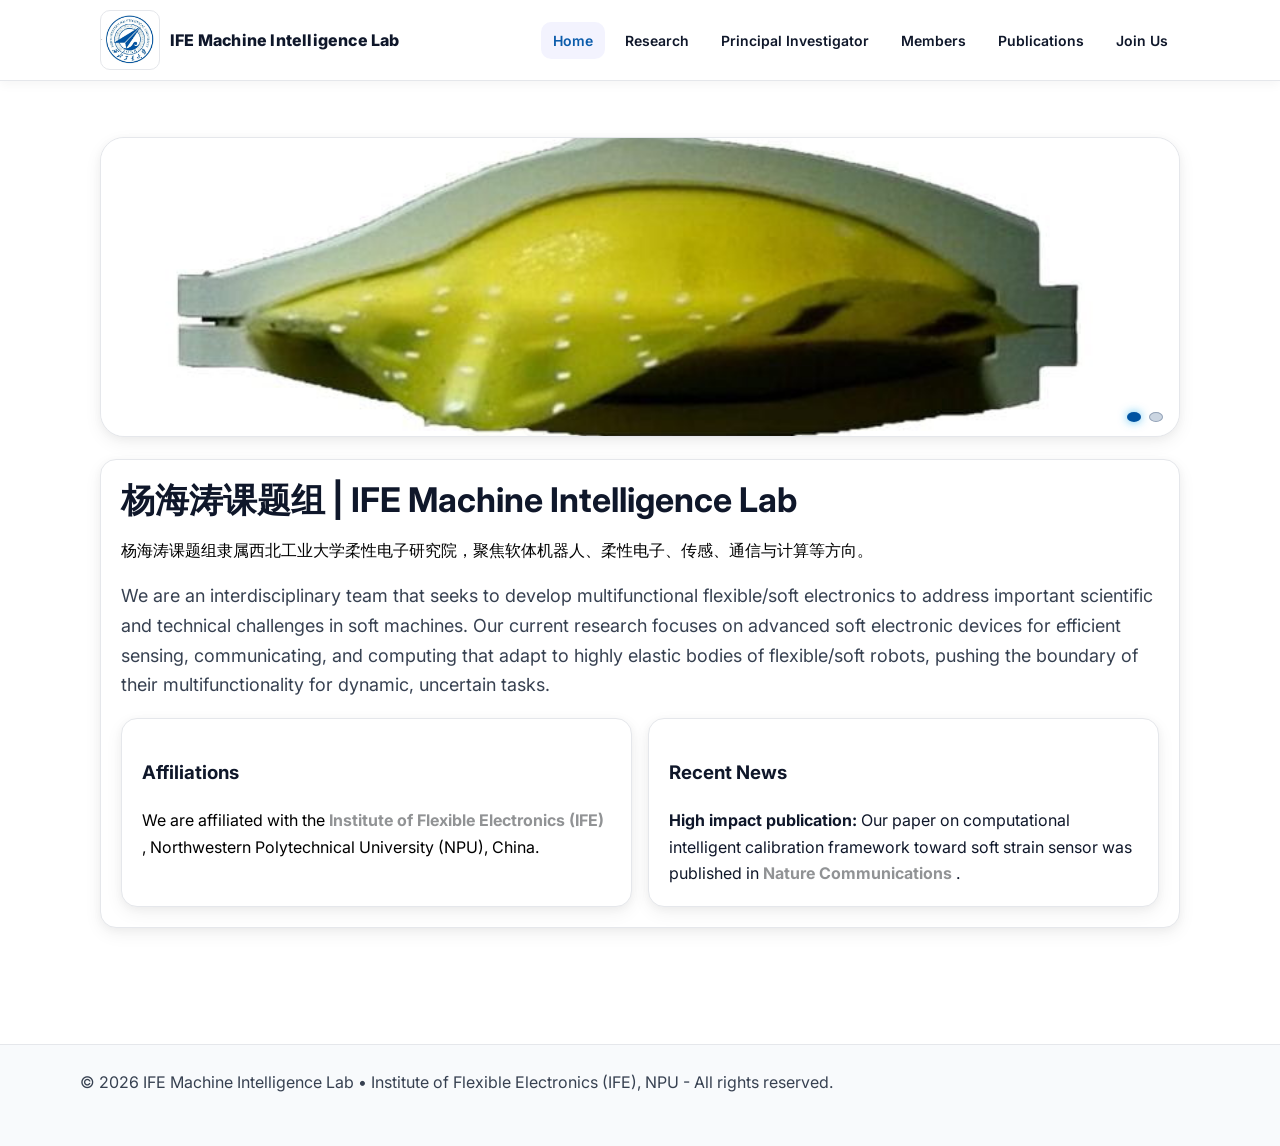
==== index.html @ 59fe4cd0 "Update index.html" ====
<!DOCTYPE html>
<html lang="zh-CN">
  <head>
    <meta charset="utf-8" />
    <meta name="viewport" content="width=device-width, initial-scale=1" />

    <title>杨海涛课题组 | IFE Machine Intelligence Lab | 西北工业大学</title>
    <meta
      name="description"
      content="杨海涛课题组（IFE Machine Intelligence Lab）隶属西北工业大学柔性电子研究院，研究方向包括软体机器人、柔性电子、传感、通信与计算。"
    />
    <meta
      name="keywords"
      content="杨海涛,杨海涛课题组,IFE Machine Intelligence Lab,西北工业大学,柔性电子,软体机器人,传感,Northwestern Polytechnical University,Institute of Flexible Electronics"
    />
    <meta name="robots" content="index,follow,max-image-preview:large" />
    <link rel="canonical" href="https://ifesoftrobotlab.github.io/yanghaitao/" />

    <meta property="og:locale" content="zh_CN" />
    <meta property="og:type" content="website" />
    <meta property="og:title" content="杨海涛课题组 | IFE Machine Intelligence Lab | 西北工业大学" />
    <meta
      property="og:description"
      content="西北工业大学 IFE Machine Intelligence Lab，聚焦软体机器人、柔性电子、传感、通信与计算。"
    />
    <meta property="og:url" content="https://ifesoftrobotlab.github.io/yanghaitao/" />
    <meta property="og:site_name" content="IFE Machine Intelligence Lab" />
    <meta property="og:image" content="https://ifesoftrobotlab.github.io/yanghaitao/logo.jpg" />

    <meta name="twitter:card" content="summary_large_image" />
    <meta name="twitter:title" content="杨海涛课题组 | IFE Machine Intelligence Lab | 西北工业大学" />
    <meta
      name="twitter:description"
      content="西北工业大学 IFE Machine Intelligence Lab，聚焦软体机器人、柔性电子、传感、通信与计算。"
    />
    <meta name="twitter:image" content="https://ifesoftrobotlab.github.io/yanghaitao/logo.jpg" />

    <script type="application/ld+json">
      {
        "@context": "https://schema.org",
        "@type": "Organization",
        "name": "杨海涛课题组 | IFE Machine Intelligence Lab",
        "alternateName": "IFE Machine Intelligence Lab",
        "url": "https://ifesoftrobotlab.github.io/yanghaitao/",
        "logo": "https://ifesoftrobotlab.github.io/yanghaitao/logo.jpg",
        "sameAs": [
          "https://ife.nwpu.edu.cn/index.htm",
          "https://teacher.nwpu.edu.cn/2023010053"
        ],
        "parentOrganization": {
          "@type": "CollegeOrUniversity",
          "name": "西北工业大学",
          "alternateName": "Northwestern Polytechnical University",
          "url": "https://www.nwpu.edu.cn/"
        }
      }
    </script>

    <link rel="preconnect" href="https://fonts.googleapis.com" />
    <link rel="preconnect" href="https://fonts.gstatic.com" crossorigin />
    <link
      href="https://fonts.googleapis.com/css2?family=Inter:wght@300;400;500;600;700;800;900&display=swap"
      rel="stylesheet"
    />
    <link rel="stylesheet" href="styles.css" />
  </head>
  <body>
    <nav class="nav">
      <div class="nav-inner">
        <div class="brand">
          <div class="logo" aria-hidden="true"></div>
          <span>IFE Machine Intelligence Lab</span>
        </div>
        <ul>
          <li><a class="active" href="index.html">Home</a></li>
          <li><a href="research.html">Research</a></li>
          <li><a href="pi.html">Principal Investigator</a></li>
          <li><a href="members.html">Members</a></li>
          <li><a href="publications.html">Publications</a></li>
          <li><a href="join.html">Join Us</a></li>
        </ul>
      </div>
    </nav>

    <main class="container">
      <div class="carousel" aria-label="Lab highlights carousel">
        <div class="slides" id="slides">
          <div class="slide">
            <img src="轮1.jpg" alt="IFE Machine Intelligence Lab 实验室轮播图 1" />
          </div>
          <div class="slide">
            <img src="轮2.jpg" alt="IFE Machine Intelligence Lab 实验室轮播图 2" />
          </div>
        </div>
        <div
          class="dots"
          id="dots"
          role="tablist"
          aria-label="carousel navigation"
        ></div>
      </div>

      <div class="twocol onecol" style="margin-top: 22px">
        <div class="card">
          <h1 class="section-title">杨海涛课题组 | IFE Machine Intelligence Lab</h1>

          <p class="subtle">
            杨海涛课题组隶属西北工业大学柔性电子研究院，聚焦软体机器人、柔性电子、传感、通信与计算等方向。
          </p>

          <p class="lead">
            We are an interdisciplinary team that seeks to develop
            multifunctional flexible/soft electronics to address important
            scientific and technical challenges in soft machines. Our current
            research focuses on advanced soft electronic devices for efficient
            sensing, communicating, and computing that adapt to highly elastic
            bodies of flexible/soft robots, pushing the boundary of their
            multifunctionality for dynamic, uncertain tasks.
          </p>

          <div class="two" style="margin-top: 14px">
            <div class="card">
              <h3>Affiliations</h3>
              <p class="subtle">
                We are affiliated with the
                <strong>
                  <a
                    target="_blank"
                    rel="noopener"
                    href="https://ife.nwpu.edu.cn/index.htm"
                    >Institute of Flexible Electronics (IFE)</a
                  >
                </strong>
                , Northwestern Polytechnical University (NPU), China.
              </p>
            </div>

            <div class="card">
              <h3>Recent News</h3>
              <div style="display: flex; gap: 12px; align-items: flex-start">
                <div>
                  <strong>High impact publication:</strong> Our paper on
                  computational intelligent calibration framework toward soft
                  strain sensor was published in
                  <strong>
                    <a
                      target="_blank"
                      rel="noopener"
                      href="https://www.nature.com/articles/s41467-024-45786-y"
                      >Nature Communications</a
                    >
                  </strong>
                  .
                </div>
              </div>
            </div>
          </div>
        </div>
      </div>
    </main>

    <footer>
      <div class="footer-inner">
        © <span id="year"></span> IFE Machine Intelligence Lab • Institute of
        Flexible Electronics (IFE), NPU - All rights reserved.
      </div>
    </footer>

    <script>
      const slides = document.getElementById("slides");
      const dots = document.getElementById("dots");
      const total = slides.children.length;
      let i = 0;
      let timer;

      function mountDots() {
        for (let k = 0; k < total; k++) {
          const d = document.createElement("button");
          d.className = "dot";
          d.setAttribute("aria-label", "Go to slide " + (k + 1));
          d.addEventListener("click", () => {
            go(k, true);
          });
          dots.appendChild(d);
        }
      }

      function go(n, user = false) {
        i = (n + total) % total;
        slides.style.transform = `translateX(${-i * 100}%)`;
        Array.from(dots.children).forEach((d, idx) =>
          d.classList.toggle("active", idx === i)
        );
        if (user) {
          clearInterval(timer);
          timer = setInterval(() => go(i + 1), 6000);
        }
      }

      function start() {
        mountDots();
        go(0);
        timer = setInterval(() => go(i + 1), 6000);
        document.getElementById("year").textContent = new Date().getFullYear();
      }

      document.addEventListener("DOMContentLoaded", start);
    </script>
  </body>
</html>
---- styles.css ----
/* IFE Soft Robot Lab — Light Theme Styles */
:root {
  --bg: #ffffff;
  --ink: #0f172a; /* slate-900 */
  --ink-dim: #374151; /* gray-700 */
  --muted: #000000; /* gray-500 */
  --brand: #0053a2; /* sky-500 */
  --brand-2: #0053a2; /* indigo-500 */
  --panel: #ffffff;
  --border: #e5e7eb; /* gray-200 */
  --radius: 16px;
  --radius-lg: 24px;
  --shadow: 0 6px 18px rgba(2, 6, 23, 0.06), 0 2px 8px rgba(2, 6, 23, 0.04);
  --maxw: 1120px;
  --link: #919395; /* 链接主色（按需改） */
  --link-hover: #0b4f9a; /* 悬停色（按需改） */
  --link-underline: #6c7580; /* 下划线/虚线颜色（按需改） */
}
* {
  box-sizing: border-box;
}
a {
  color: var(--link);
  text-decoration: none;
}
a:hover {
  color: var(--link-hover);
  text-decoration: underline;
}
a:visited {
  color: var(--link);
}
html,
body {
  height: 100%;
}
body {
  margin: 0;
  background: var(--bg);
  color: var(--ink);
  font-family: Inter, system-ui, -apple-system, Segoe UI, Roboto,
    "Helvetica Neue", Arial, "Noto Sans";
  line-height: 1.65;
}

/* NAVBAR */
.nav {
  position: sticky;
  top: 0;
  z-index: 50;
  background: #fff;
  border-bottom: 1px solid var(--border);
  box-shadow: 0 4px 10px rgba(2, 6, 23, 0.04);
}
.nav-inner {
  max-width: var(--maxw);
  margin: 0 auto;
  padding: 10px 20px;
  display: flex;
  align-items: center;
  justify-content: space-between;
}
.brand {
  display: flex;
  gap: 10px;
  align-items: center;
  font-weight: 800;
  letter-spacing: 0.2px;
}
/* 把原来的渐变背景替换为你的图片 */
.brand .logo {
  width: 60px;
  height: 60px;
  border-radius: 10px;
  background: center/contain no-repeat url("logo.jpg"); /* 改成你的文件名 */
  box-shadow: none; /* 可选：去掉之前的内阴影 */
  border: 1px solid var(--border); /* 可选：加一圈细边 */
}
.brand .logo:after {
  content: none;
} /* 取消原来的高光叠加 */

.nav ul {
  list-style: none;
  margin: 0;
  padding: 0;
  display: flex;
  gap: 8px;
  align-items: center;
}
.nav a {
  color: var(--ink);
  text-decoration: none;
  font-weight: 600;
  font-size: 14px;
  padding: 10px 12px;
  border-radius: 10px;
}
.nav a:hover {
  background: rgba(14, 165, 233, 0.08);
}
.nav a.active {
  color: #0b5cab;
  background: rgba(99, 102, 241, 0.08);
}

/* LAYOUT */
.container {
  max-width: var(--maxw);
  margin: 0 auto;
  padding: 56px 20px;
}
.section-title {
  font-size: 34px;
  line-height: 1.2;
  margin: 0 0 10px;
}
.lead {
  font-size: 18px;
  color: var(--ink-dim);
}
.subtle {
  color: var(--muted);
}
.card {
  background: var(--panel);
  border: 1px solid var(--border);
  border-radius: var(--radius);
  box-shadow: var(--shadow);
  padding: 20px;
}
.badge {
  display: inline-block;
  padding: 6px 10px;
  border-radius: 999px;
  font-weight: 700;
  font-size: 12px;
  color: #0b3355;
  background: linear-gradient(90deg, #bae6fd, #c7d2fe);
}
.twocol {
  display: grid;
  grid-template-columns: 1.2fr 0.8fr;
  gap: 20px;
}
.two {
  display: grid;
  grid-template-columns: 1fr 1fr;
  gap: 16px;
}

/* CAROUSEL */
.carousel {
  position: relative;
  overflow: hidden;
  border-radius: var(--radius-lg);
  border: 1px solid var(--border);
  box-shadow: var(--shadow);
  background: #f8fafc;
}
.slides {
  display: flex;
  transition: transform 0.8s cubic-bezier(0.2, 0.7, 0.2, 1);
}
.slide {
  min-width: 100%;
  height: 460px;
  position: relative;
  display: grid;
  place-items: center;
}
.slide img {
  position: absolute;
  inset: 0;
  width: 100%;
  height: 100%;
  object-fit: cover;
}
.caption {
  position: absolute;
  left: 18px;
  bottom: 16px;
  padding: 10px 12px;
  background: rgba(255, 255, 255, 0.9);
  border: 1px solid var(--border);
  border-radius: 12px;
}
.dots {
  position: absolute;
  right: 16px;
  bottom: 14px;
  display: flex;
  gap: 8px;
}
.dot {
  width: 10px;
  height: 10px;
  border-radius: 50%;
  background: #cbd5e1;
  border: 1px solid #94a3b8;
  cursor: pointer;
}
.dot.active {
  background: var(--brand);
  border-color: transparent;
  box-shadow: 0 0 10px rgba(14, 165, 233, 0.7);
}

/* RESEARCH */
.research-block {
  display: grid;
  grid-template-columns: 1fr 1.2fr;
  gap: 24px;
  align-items: center;
  margin: 20px 0 40px;
}
.research-block .art {
  height: 280px;
  border-radius: var(--radius);
  overflow: hidden;
  border: 1px solid var(--border);
  box-shadow: var(--shadow);
}
.research-block .art img {
  width: 100%;
  height: 100%;
  object-fit: cover;
}
.refs {
  margin-top: 10px;
  font-size: 14px;
}
.refs a {
  color: #0b5cab;
  text-decoration: none;
  border-bottom: 1px dotted #93c5fd;
}

/* PI */
.pi {
  display: grid;
  grid-template-columns: 240px 1fr;
  gap: 24px;
  align-items: start;
}
.pi .photo {
  width: 240px;
  height: 300px;
  object-fit: cover;
  border-radius: 14px;
  border: 1px solid var(--border);
  box-shadow: var(--shadow);
}
.kv {
  margin: 12px 0;
}
.kv ul {
  margin: 8px 0 0 20px;
}

/* MEMBERS */
.grid {
  display: grid;
  grid-template-columns: repeat(12, 1fr);
  gap: 16px;
}
.person {
  grid-column: span 2;

  background: #fff;
  border: 1px solid var(--border);
  border-radius: 14px;
  overflow: hidden;
  box-shadow: var(--shadow);
}
.person .img {
  width: 100%;
  aspect-ratio: 3/4;
  object-fit: cover;
  display: block;
}
.person .meta {
  padding: 12px 14px;
}
.group-title {
  font-size: 20px;
  margin: 18px 0 8px;
  padding-left: 10px;
  border-left: 4px solid var(--brand);
}

/* PUBS */
.pub-year {
  font-size: 22px;
  margin: 30px 0 10px;
}
.pub-list {
  list-style: none;
  padding: 0;
  margin: 0;
  display: grid;
  gap: 12px;
}
.pub-list li {
  background: #fff;
  border: 1px solid var(--border);
  border-left: 4px solid var(--brand-2);
  border-radius: 10px;
  padding: 12px 14px;
  box-shadow: var(--shadow);
}
.pub-list a {
  color: #0b5cab;
  text-decoration: none;
}

/* JOIN */
.callout {
  background: linear-gradient(180deg, #f1f3f5, #d8e5f1);
  border: 1px solid var(--border);
  border-radius: var(--radius);
  padding: 18px;
}

/* FOOTER */
footer {
  margin-top: 60px;
  padding: 24px 20px 50px;
  background: #f8fafc;
  border-top: 1px solid var(--border);
  color: var(--ink-dim);
}
.footer-inner {
  max-width: var(--maxw);
  margin: 0 auto;
}

/* RESPONSIVE */
@media (max-width: 980px) {
  .twocol {
    grid-template-columns: 1fr;
  }
  .research-block {
    grid-template-columns: 1fr;
  }
  .pi {
    grid-template-columns: 1fr;
  }
  .person {
    grid-column: span 6;
  }
}
@media (max-width: 640px) {
  .slide {
    height: 300px;
  }
  .person {
    grid-column: span 12;
  }
  .two {
    grid-template-columns: 1fr;
  }
}
.twocol.onecol {
  grid-template-columns: 1fr;
}

.pi .photo {
  width: 200px;
  height: 250px;
  object-fit: cover; /* 非 424:600 比例的图片会等比裁剪填满 */
  object-position: center;
}

.pi-figure {
  margin: 0;
}

/* 可选：小屏自适应，避免在手机上过大 */
@media (max-width: 640px) {
  .pi .photo {
    width: 70vw;
    height: auto;
  }
}

/* === Overrides (user sizing tweaks) === */
.brand .logo {
  width: 60px;
  height: 60px;
}
.carousel {
  max-height: 300px;
  margin: 0 auto;
}
.slide {
  height: 300px;
}
@media (max-height: 220px) {
  .slide {
    height: 220px;
  }
}

/* === Mobile Patch (≤860px) === */
img,
video,
canvas {
  max-width: 100%;
  height: auto;
} /* 防止横向溢出 */

@media (max-width: 860px) {
  /* 导航：减少挤压，支持横向滑动 */
  .brand span {
    font-size: 14px;
  }
  .brand .logo {
    width: 36px;
    height: 36px;
  } /* 手机端 logo 稍小一点 */
  .nav-inner {
    padding: 10px 12px;
  }
  .nav ul {
    gap: 6px;
    overflow-x: auto;
    -webkit-overflow-scrolling: touch;
    scrollbar-width: none;
  }
  .nav ul::-webkit-scrollbar {
    display: none;
  }
  .nav a {
    padding: 10px 10px;
    font-size: 13px;
    white-space: nowrap;
  }

  /* 页面间距与标题字号 */
  .container {
    padding: 40px 16px;
  }
  .section-title {
    font-size: clamp(20px, 4.8vw, 28px);
  }
  .lead {
    font-size: clamp(14px, 3.6vw, 16px);
  }

  /* 首页与两列版块 → 单列 */
  .two,
  .twocol {
    grid-template-columns: 1fr;
  }

  /* 轮播：全宽 & 高度更低 */
  .carousel {
    max-width: 100%;
  }
  .slide {
    height: 220px;
  } /* 可按需调：200–260px */

  /* Research：配图更矮一些 */
  .research-block {
    grid-template-columns: 1fr;
  }
  .research-block .art {
    height: 200px;
  }

  /* PI：堆叠排版，图片自适应 */
  .pi {
    grid-template-columns: 1fr;
  }
  .pi .photo {
    width: 100%;
    height: auto;
  }

  /* Members：一列显示，卡片间距更紧凑，照片更适合人像 */
  .grid {
    gap: 12px;
  }
  .person {
    grid-column: span 12;
  }
  .person .img {
    aspect-ratio: 3 / 4; /* 竖向比例更适合人物 */
    object-fit: cover;
    object-position: center top; /* 尽量不切到头部 */
  }

  /* Publications / Join Us：留白更紧凑 */
  .pub-list li {
    padding: 10px 12px;
  }
  .callout {
    padding: 14px;
  }
}

/* 极小屏（≤400px）细调 */
@media (max-width: 400px) {
  .nav a {
    padding: 8px 8px;
    font-size: 12px;
  }
  .slide {
    height: 180px;
  }
}
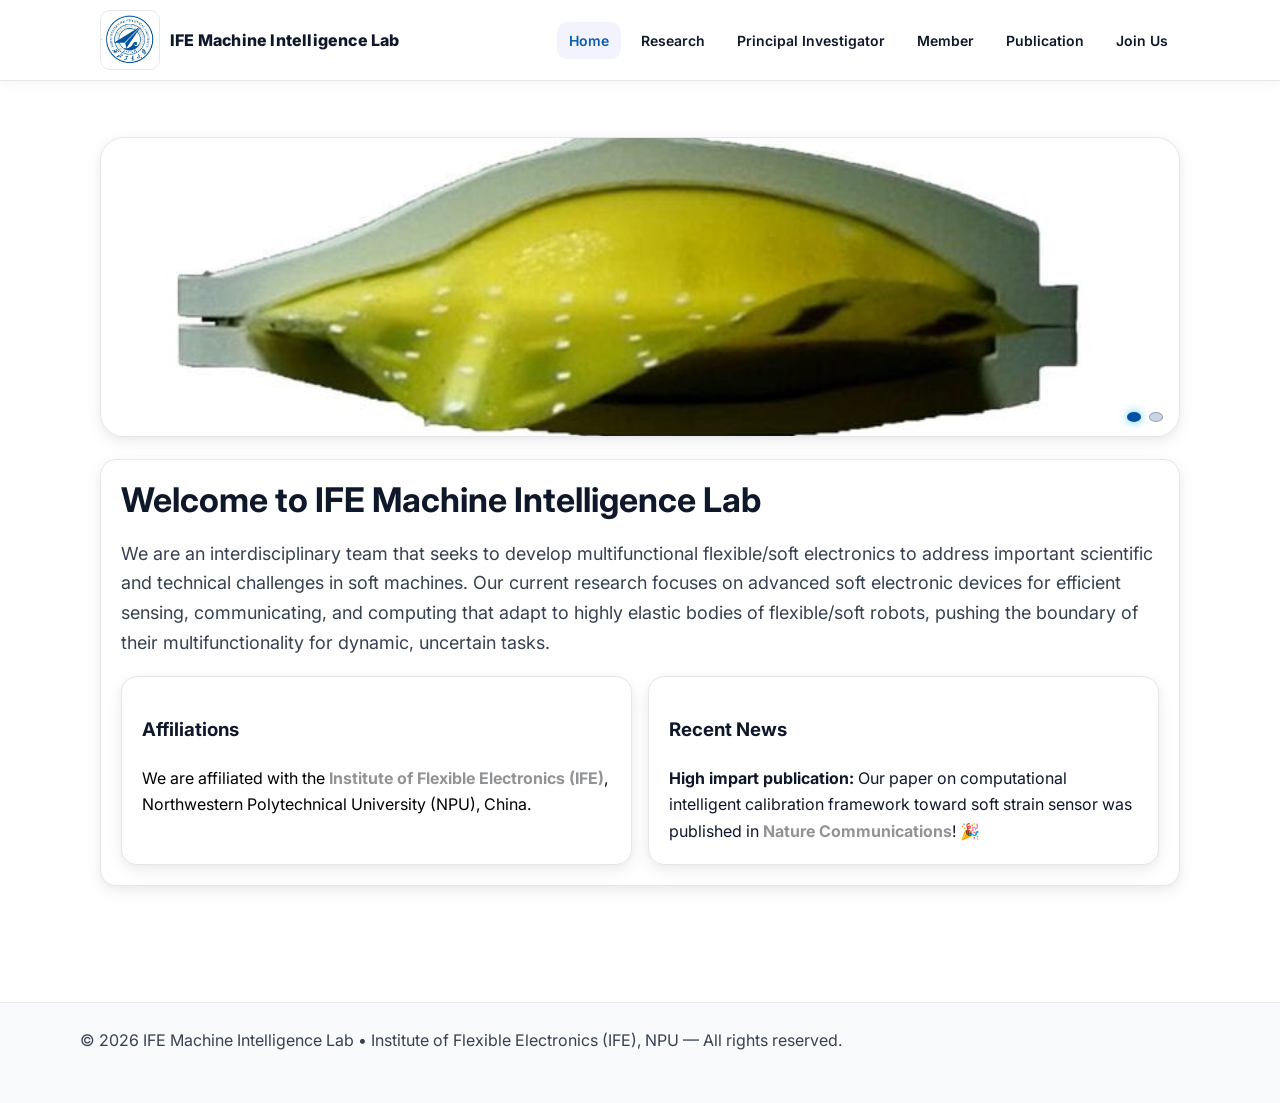
==== commit 8d2a289d: "Update index.html" ====
--- a/index.html
+++ b/index.html
@@ -1,61 +1,9 @@
 <!DOCTYPE html>
-<html lang="zh-CN">
+<html lang="en">
   <head>
     <meta charset="utf-8" />
     <meta name="viewport" content="width=device-width, initial-scale=1" />
-
-    <title>杨海涛课题组 | IFE Machine Intelligence Lab | 西北工业大学</title>
-    <meta
-      name="description"
-      content="杨海涛课题组（IFE Machine Intelligence Lab）隶属西北工业大学柔性电子研究院，研究方向包括软体机器人、柔性电子、传感、通信与计算。"
-    />
-    <meta
-      name="keywords"
-      content="杨海涛,杨海涛课题组,IFE Machine Intelligence Lab,西北工业大学,柔性电子,软体机器人,传感,Northwestern Polytechnical University,Institute of Flexible Electronics"
-    />
-    <meta name="robots" content="index,follow,max-image-preview:large" />
-    <link rel="canonical" href="https://ifesoftrobotlab.github.io/yanghaitao/" />
-
-    <meta property="og:locale" content="zh_CN" />
-    <meta property="og:type" content="website" />
-    <meta property="og:title" content="杨海涛课题组 | IFE Machine Intelligence Lab | 西北工业大学" />
-    <meta
-      property="og:description"
-      content="西北工业大学 IFE Machine Intelligence Lab，聚焦软体机器人、柔性电子、传感、通信与计算。"
-    />
-    <meta property="og:url" content="https://ifesoftrobotlab.github.io/yanghaitao/" />
-    <meta property="og:site_name" content="IFE Machine Intelligence Lab" />
-    <meta property="og:image" content="https://ifesoftrobotlab.github.io/yanghaitao/logo.jpg" />
-
-    <meta name="twitter:card" content="summary_large_image" />
-    <meta name="twitter:title" content="杨海涛课题组 | IFE Machine Intelligence Lab | 西北工业大学" />
-    <meta
-      name="twitter:description"
-      content="西北工业大学 IFE Machine Intelligence Lab，聚焦软体机器人、柔性电子、传感、通信与计算。"
-    />
-    <meta name="twitter:image" content="https://ifesoftrobotlab.github.io/yanghaitao/logo.jpg" />
-
-    <script type="application/ld+json">
-      {
-        "@context": "https://schema.org",
-        "@type": "Organization",
-        "name": "杨海涛课题组 | IFE Machine Intelligence Lab",
-        "alternateName": "IFE Machine Intelligence Lab",
-        "url": "https://ifesoftrobotlab.github.io/yanghaitao/",
-        "logo": "https://ifesoftrobotlab.github.io/yanghaitao/logo.jpg",
-        "sameAs": [
-          "https://ife.nwpu.edu.cn/index.htm",
-          "https://teacher.nwpu.edu.cn/2023010053"
-        ],
-        "parentOrganization": {
-          "@type": "CollegeOrUniversity",
-          "name": "西北工业大学",
-          "alternateName": "Northwestern Polytechnical University",
-          "url": "https://www.nwpu.edu.cn/"
-        }
-      }
-    </script>
-
+    <title>Home | IFE Machine Intelligence Lab</title>
     <link rel="preconnect" href="https://fonts.googleapis.com" />
     <link rel="preconnect" href="https://fonts.gstatic.com" crossorigin />
     <link
@@ -65,6 +13,7 @@
     <link rel="stylesheet" href="styles.css" />
   </head>
   <body>
+    <!-- NAV -->
     <nav class="nav">
       <div class="nav-inner">
         <div class="brand">
@@ -75,21 +24,22 @@
           <li><a class="active" href="index.html">Home</a></li>
           <li><a href="research.html">Research</a></li>
           <li><a href="pi.html">Principal Investigator</a></li>
-          <li><a href="members.html">Members</a></li>
-          <li><a href="publications.html">Publications</a></li>
+          <li><a href="members.html">Member</a></li>
+          <li><a href="publications.html">Publication</a></li>
           <li><a href="join.html">Join Us</a></li>
         </ul>
       </div>
     </nav>
 
     <main class="container">
+      <!-- Carousel -->
       <div class="carousel" aria-label="Lab highlights carousel">
         <div class="slides" id="slides">
           <div class="slide">
-            <img src="轮1.jpg" alt="IFE Machine Intelligence Lab 实验室轮播图 1" />
+            <img src="轮1.jpg" alt="图片1" />
           </div>
           <div class="slide">
-            <img src="轮2.jpg" alt="IFE Machine Intelligence Lab 实验室轮播图 2" />
+            <img src="轮2.jpg" alt="图片2" />
           </div>
         </div>
         <div
@@ -102,12 +52,7 @@
 
       <div class="twocol onecol" style="margin-top: 22px">
         <div class="card">
-          <h1 class="section-title">杨海涛课题组 | IFE Machine Intelligence Lab</h1>
-
-          <p class="subtle">
-            杨海涛课题组隶属西北工业大学柔性电子研究院，聚焦软体机器人、柔性电子、传感、通信与计算等方向。
-          </p>
-
+          <h1 class="section-title">Welcome to IFE Machine Intelligence Lab</h1>
           <p class="lead">
             We are an interdisciplinary team that seeks to develop
             multifunctional flexible/soft electronics to address important
@@ -117,40 +62,36 @@
             bodies of flexible/soft robots, pushing the boundary of their
             multifunctionality for dynamic, uncertain tasks.
           </p>
-
           <div class="two" style="margin-top: 14px">
             <div class="card">
               <h3>Affiliations</h3>
               <p class="subtle">
                 We are affiliated with the
-                <strong>
-                  <a
+                <strong
+                  ><a
                     target="_blank"
                     rel="noopener"
                     href="https://ife.nwpu.edu.cn/index.htm"
                     >Institute of Flexible Electronics (IFE)</a
-                  >
-                </strong>
-                , Northwestern Polytechnical University (NPU), China.
+                  ></strong
+                >, Northwestern Polytechnical University (NPU),
+                China.
               </p>
             </div>
-
             <div class="card">
               <h3>Recent News</h3>
               <div style="display: flex; gap: 12px; align-items: flex-start">
                 <div>
-                  <strong>High impact publication:</strong> Our paper on
-                  computational intelligent calibration framework toward soft
-                  strain sensor was published in
-                  <strong>
-                    <a
+                  <strong>High impart publication:</strong> Our paper on
+                  computational intelligent calibration framework toward soft strain sensor was published in
+                  <strong
+                    ><a
                       target="_blank"
                       rel="noopener"
                       href="https://www.nature.com/articles/s41467-024-45786-y"
                       >Nature Communications</a
-                    >
-                  </strong>
-                  .
+                    ></strong
+                  >! 🎉
                 </div>
               </div>
             </div>
@@ -161,18 +102,18 @@
 
     <footer>
       <div class="footer-inner">
-        © <span id="year"></span> IFE Machine Intelligence Lab • Institute of
-        Flexible Electronics (IFE), NPU - All rights reserved.
+        © <span id="year"></span> IFE Machine Intelligence Lab • Institute of Flexible
+        Electronics (IFE), NPU — All rights reserved.
       </div>
     </footer>
 
     <script>
+      // --- Carousel ---
       const slides = document.getElementById("slides");
       const dots = document.getElementById("dots");
       const total = slides.children.length;
       let i = 0;
       let timer;
-
       function mountDots() {
         for (let k = 0; k < total; k++) {
           const d = document.createElement("button");
@@ -184,7 +125,6 @@
           dots.appendChild(d);
         }
       }
-
       function go(n, user = false) {
         i = (n + total) % total;
         slides.style.transform = `translateX(${-i * 100}%)`;
@@ -196,14 +136,12 @@
           timer = setInterval(() => go(i + 1), 6000);
         }
       }
-
       function start() {
         mountDots();
         go(0);
         timer = setInterval(() => go(i + 1), 6000);
         document.getElementById("year").textContent = new Date().getFullYear();
       }
-
       document.addEventListener("DOMContentLoaded", start);
     </script>
   </body>
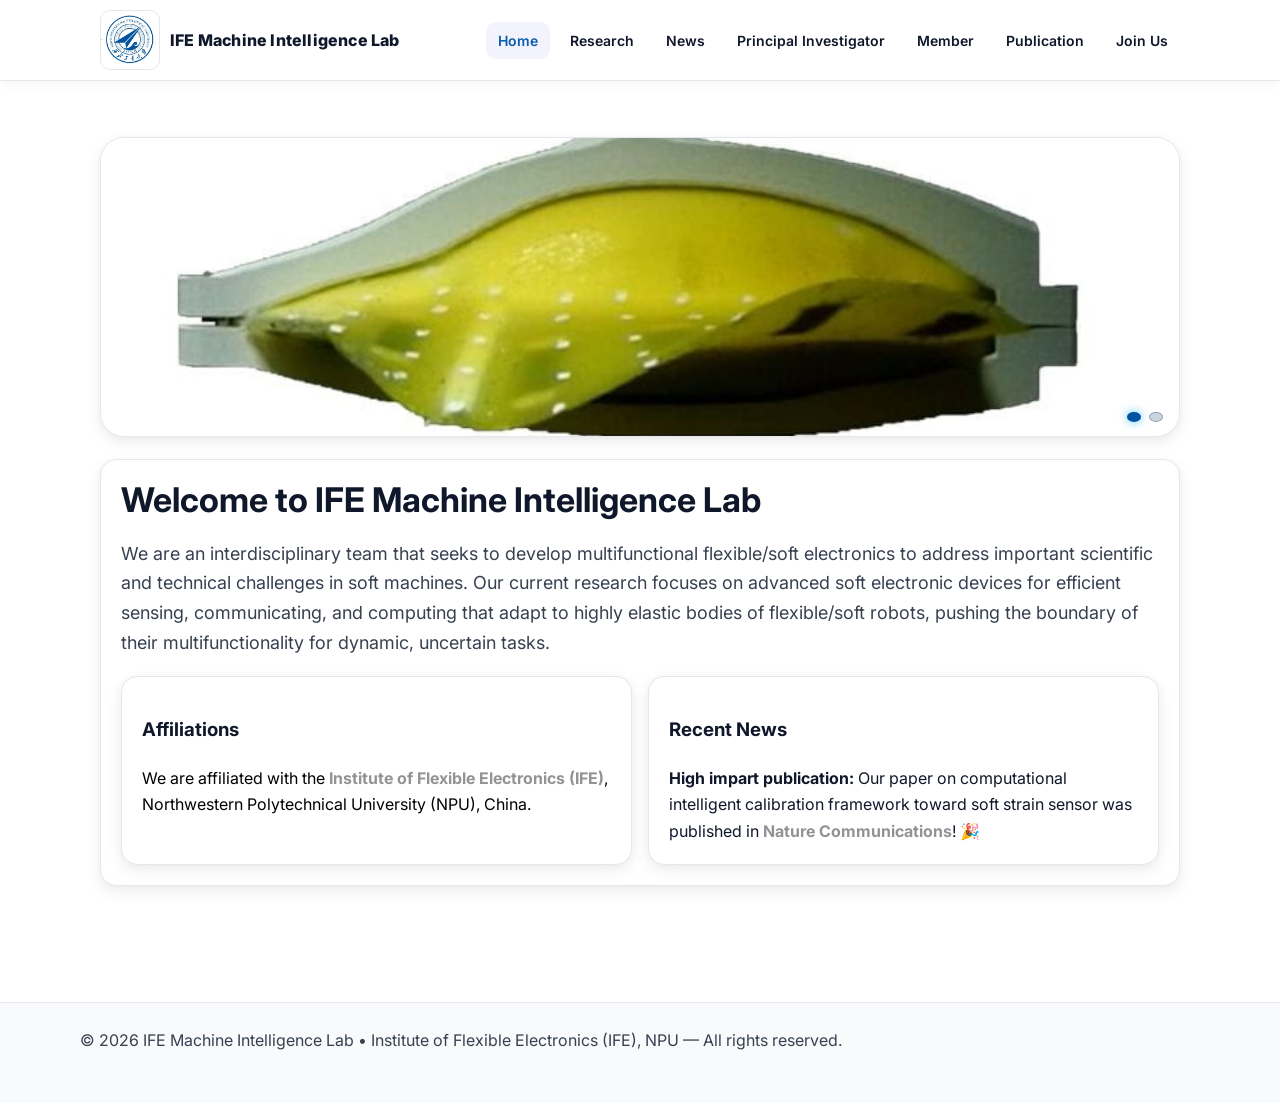
==== commit fd477351: "Update index.html" ====
--- a/index.html
+++ b/index.html
@@ -3,7 +3,7 @@
   <head>
     <meta charset="utf-8" />
     <meta name="viewport" content="width=device-width, initial-scale=1" />
-    <title>Home | IFE Machine Intelligence Lab</title>
+    <title>杨海涛课题组 西北工业大学 柔性电子研究院</title>
     <link rel="preconnect" href="https://fonts.googleapis.com" />
     <link rel="preconnect" href="https://fonts.gstatic.com" crossorigin />
     <link
@@ -23,6 +23,7 @@
         <ul>
           <li><a class="active" href="index.html">Home</a></li>
           <li><a href="research.html">Research</a></li>
+          <li><a href="news.html">News</a></li>
           <li><a href="pi.html">Principal Investigator</a></li>
           <li><a href="members.html">Member</a></li>
           <li><a href="publications.html">Publication</a></li>
--- a/styles.css
+++ b/styles.css
@@ -322,6 +322,127 @@
   padding: 18px;
 }
 
+/* HOME NEWS */
+.home-news-list {
+  margin: 0;
+  padding-left: 18px;
+  display: grid;
+  gap: 10px;
+}
+.home-news-list li {
+  color: var(--ink-dim);
+}
+.home-news-list a {
+  color: var(--ink);
+  font-weight: 600;
+}
+.home-news-link {
+  display: inline-flex;
+  margin-top: 14px;
+  font-weight: 700;
+  color: #0b5cab;
+}
+
+/* NEWS */
+.news-hero {
+  display: grid;
+  grid-template-columns: 1fr;
+  gap: 20px;
+  margin-bottom: 32px;
+  align-items: stretch;
+}
+.news-intro {
+  background: linear-gradient(135deg, #f4f8fd 0%, #edf4ff 58%, #ffffff 100%);
+}
+.news-list {
+  display: grid;
+  gap: 24px;
+}
+.news-feature {
+  display: grid;
+  grid-template-columns: minmax(280px, 340px) 1fr;
+  background: #fff;
+  border: 1px solid var(--border);
+  border-radius: var(--radius-lg);
+  overflow: hidden;
+  box-shadow: var(--shadow);
+}
+.news-media {
+  background: #edf4ff;
+}
+.news-media img {
+  width: 100%;
+  height: 100%;
+  min-height: 280px;
+  object-fit: cover;
+  display: block;
+}
+.news-copy {
+  padding: 24px;
+  display: flex;
+  flex-direction: column;
+}
+.news-meta {
+  display: flex;
+  flex-wrap: wrap;
+  gap: 10px;
+  align-items: center;
+  margin: 0 0 12px;
+  font-size: 13px;
+  color: var(--brand);
+  font-weight: 700;
+  text-transform: uppercase;
+  letter-spacing: 0.04em;
+}
+.news-pill {
+  display: inline-flex;
+  align-items: center;
+  padding: 6px 10px;
+  border-radius: 999px;
+  background: #eaf2fb;
+}
+.news-copy h2 {
+  margin: 0 0 8px;
+  font-size: 28px;
+  line-height: 1.2;
+}
+.news-cn-title {
+  margin: 0 0 14px;
+  font-size: 16px;
+  color: var(--ink-dim);
+  font-weight: 600;
+}
+.news-source {
+  margin-top: 4px;
+  font-size: 14px;
+  color: var(--muted);
+}
+.news-actions {
+  margin-top: auto;
+  padding-top: 18px;
+  display: flex;
+  gap: 12px;
+  flex-wrap: wrap;
+}
+.news-button {
+  display: inline-flex;
+  align-items: center;
+  justify-content: center;
+  padding: 12px 18px;
+  border-radius: 999px;
+  background: var(--brand);
+  color: #fff !important;
+  font-weight: 700;
+  text-decoration: none !important;
+  box-shadow: 0 8px 20px rgba(0, 83, 162, 0.15);
+}
+.news-button:hover {
+  background: #0b4f9a;
+}
+.news-button:visited {
+  color: #fff !important;
+}
+
 /* FOOTER */
 footer {
   margin-top: 60px;
@@ -343,6 +464,10 @@
   .research-block {
     grid-template-columns: 1fr;
   }
+  .news-hero,
+  .news-feature {
+    grid-template-columns: 1fr;
+  }
   .pi {
     grid-template-columns: 1fr;
   }
@@ -353,6 +478,15 @@
 @media (max-width: 640px) {
   .slide {
     height: 300px;
+  }
+  .news-copy {
+    padding: 18px;
+  }
+  .news-copy h2 {
+    font-size: 24px;
+  }
+  .news-media img {
+    min-height: 220px;
   }
   .person {
     grid-column: span 12;
@@ -469,6 +603,9 @@
   .research-block .art {
     height: 200px;
   }
+  .news-media img {
+    min-height: 220px;
+  }
 
   /* PI：堆叠排版，图片自适应 */
   .pi {
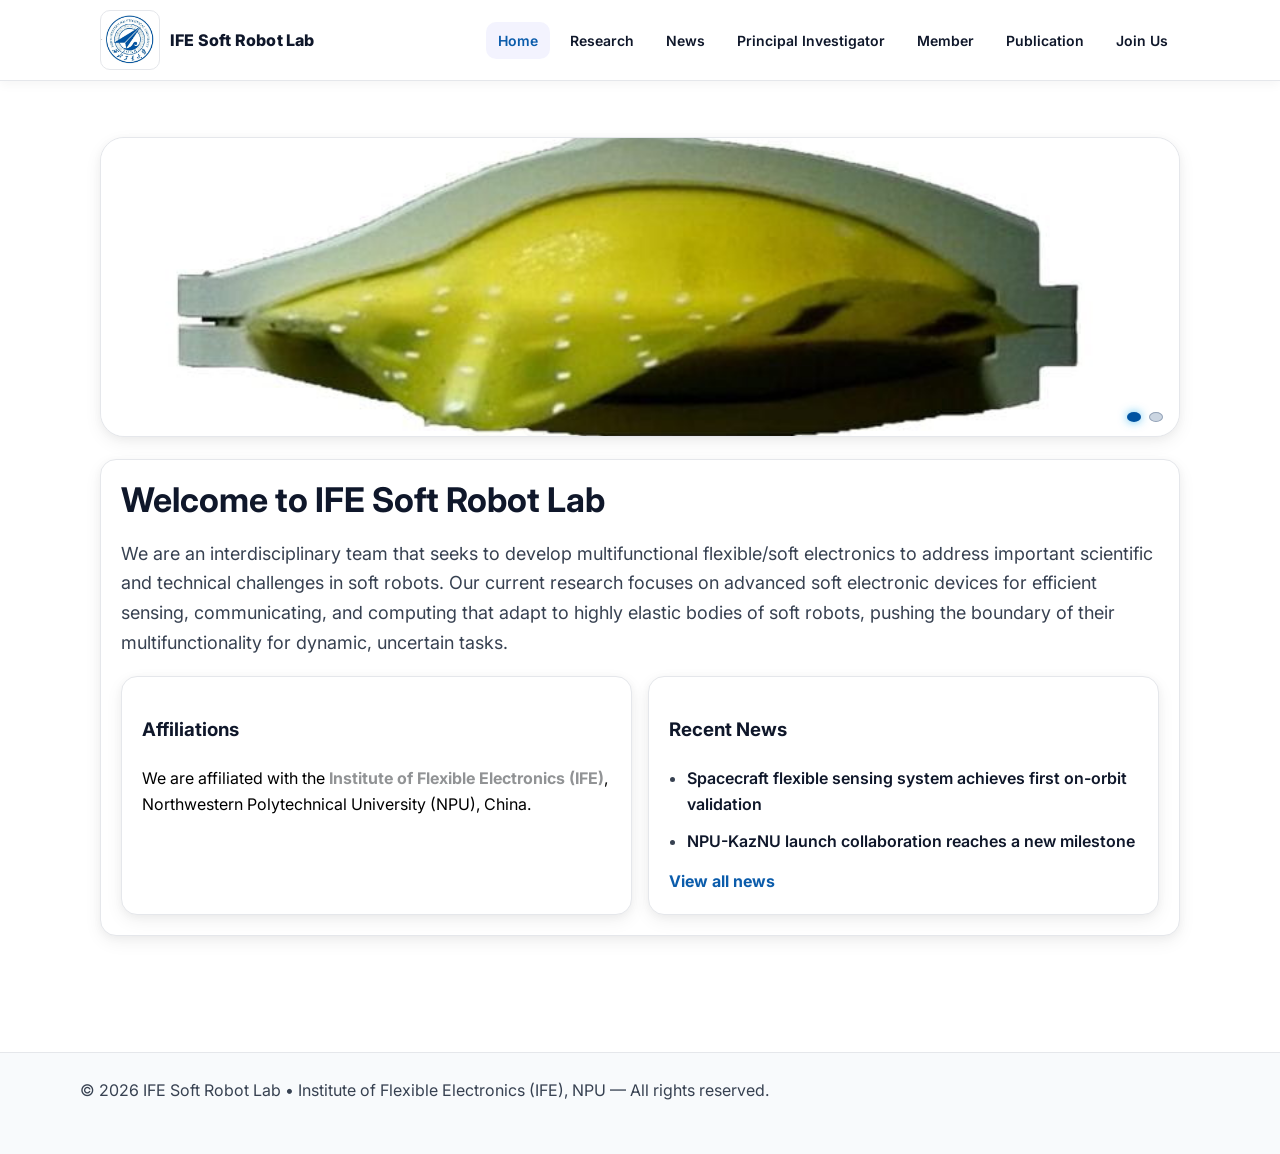
==== commit 913256de: "Update index.html" ====
--- a/index.html
+++ b/index.html
@@ -3,7 +3,7 @@
   <head>
     <meta charset="utf-8" />
     <meta name="viewport" content="width=device-width, initial-scale=1" />
-    <title>杨海涛课题组 西北工业大学 柔性电子研究院</title>
+    <title>Home | IFE Soft Robot Lab</title>
     <link rel="preconnect" href="https://fonts.googleapis.com" />
     <link rel="preconnect" href="https://fonts.gstatic.com" crossorigin />
     <link
@@ -18,7 +18,7 @@
       <div class="nav-inner">
         <div class="brand">
           <div class="logo" aria-hidden="true"></div>
-          <span>IFE Machine Intelligence Lab</span>
+          <span>IFE Soft Robot Lab</span>
         </div>
         <ul>
           <li><a class="active" href="index.html">Home</a></li>
@@ -53,14 +53,14 @@
 
       <div class="twocol onecol" style="margin-top: 22px">
         <div class="card">
-          <h1 class="section-title">Welcome to IFE Machine Intelligence Lab</h1>
+          <h1 class="section-title">Welcome to IFE Soft Robot Lab</h1>
           <p class="lead">
             We are an interdisciplinary team that seeks to develop
             multifunctional flexible/soft electronics to address important
-            scientific and technical challenges in soft machines. Our current
+            scientific and technical challenges in soft robots. Our current
             research focuses on advanced soft electronic devices for efficient
             sensing, communicating, and computing that adapt to highly elastic
-            bodies of flexible/soft robots, pushing the boundary of their
+            bodies of soft robots, pushing the boundary of their
             multifunctionality for dynamic, uncertain tasks.
           </p>
           <div class="two" style="margin-top: 14px">
@@ -81,20 +81,20 @@
             </div>
             <div class="card">
               <h3>Recent News</h3>
-              <div style="display: flex; gap: 12px; align-items: flex-start">
-                <div>
-                  <strong>High impart publication:</strong> Our paper on
-                  computational intelligent calibration framework toward soft strain sensor was published in
-                  <strong
-                    ><a
-                      target="_blank"
-                      rel="noopener"
-                      href="https://www.nature.com/articles/s41467-024-45786-y"
-                      >Nature Communications</a
-                    ></strong
-                  >! 🎉
-                </div>
-              </div>
+              <ul class="home-news-list">
+                <li>
+                  <a href="news.html#space-validation-official"
+                    >Spacecraft flexible sensing system achieves first on-orbit
+                    validation</a
+                  >
+                </li>
+                <li>
+                  <a href="news.html#kazakhstan-launch-official"
+                    >NPU-KazNU launch collaboration reaches a new milestone</a
+                  >
+                </li>
+              </ul>
+              <a class="home-news-link" href="news.html">View all news</a>
             </div>
           </div>
         </div>
@@ -103,7 +103,7 @@
 
     <footer>
       <div class="footer-inner">
-        © <span id="year"></span> IFE Machine Intelligence Lab • Institute of Flexible
+        © <span id="year"></span> IFE Soft Robot Lab • Institute of Flexible
         Electronics (IFE), NPU — All rights reserved.
       </div>
     </footer>
--- a/styles.css
+++ b/styles.css
@@ -38,8 +38,15 @@
   margin: 0;
   background: var(--bg);
   color: var(--ink);
-  font-family: Inter, system-ui, -apple-system, Segoe UI, Roboto,
-    "Helvetica Neue", Arial, "Noto Sans";
+  font-family:
+    Inter,
+    system-ui,
+    -apple-system,
+    Segoe UI,
+    Roboto,
+    "Helvetica Neue",
+    Arial,
+    "Noto Sans";
   line-height: 1.65;
 }
 
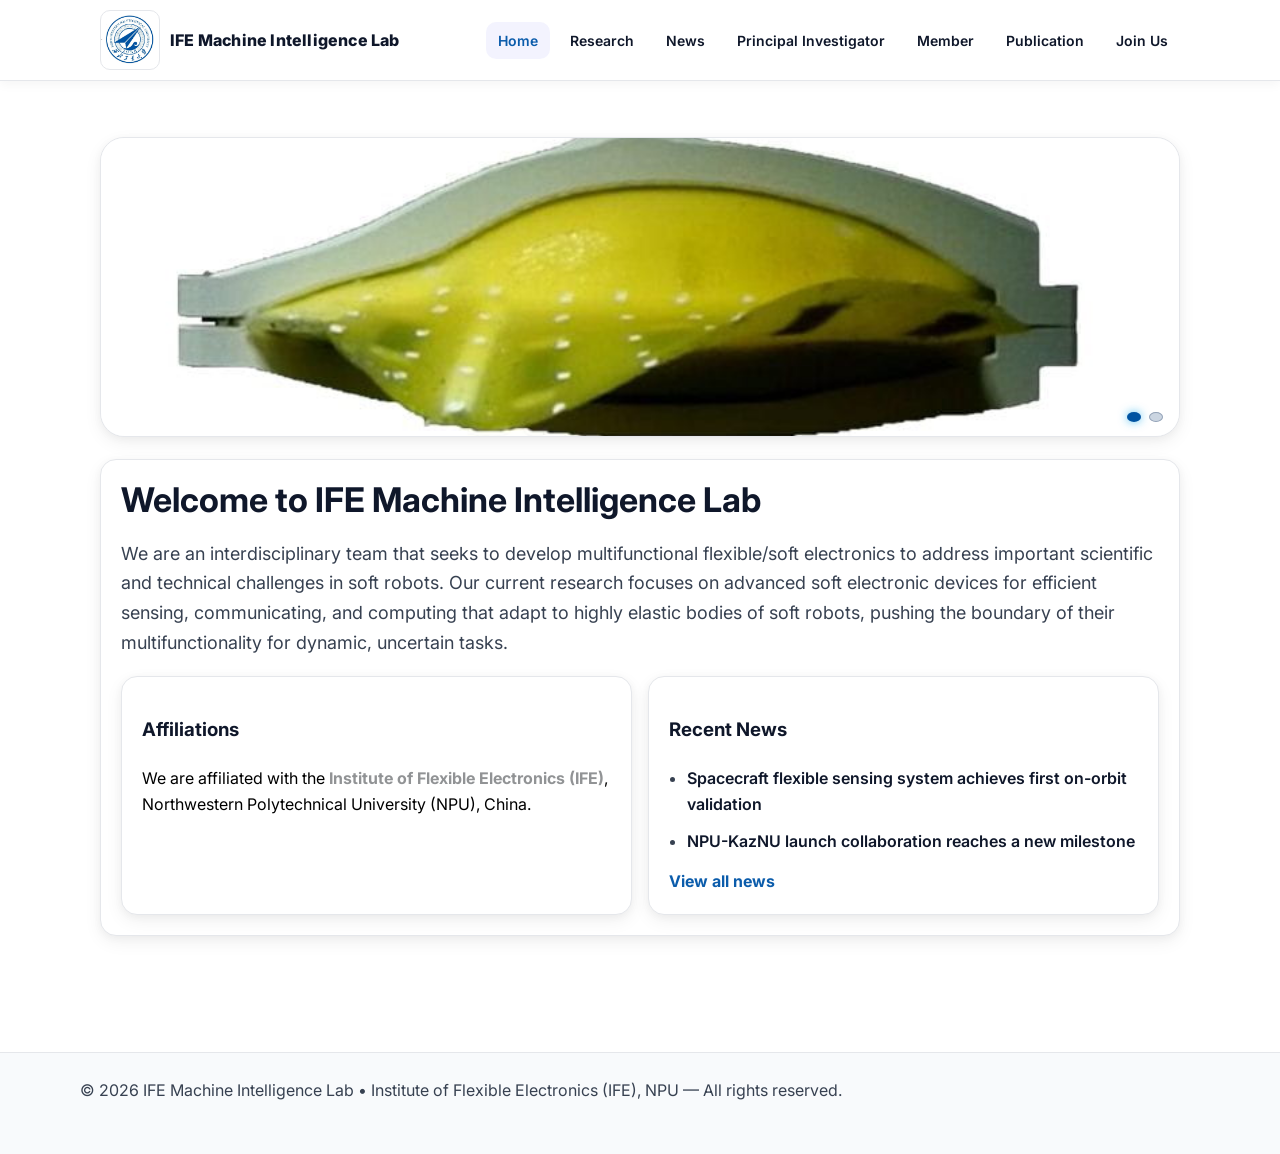
==== commit a42a9a83: "Update lab website content" ====
--- a/index.html
+++ b/index.html
@@ -3,7 +3,7 @@
   <head>
     <meta charset="utf-8" />
     <meta name="viewport" content="width=device-width, initial-scale=1" />
-    <title>Home | IFE Soft Robot Lab</title>
+    <title>Home | IFE Machine Intelligence Lab</title>
     <link rel="preconnect" href="https://fonts.googleapis.com" />
     <link rel="preconnect" href="https://fonts.gstatic.com" crossorigin />
     <link
@@ -18,7 +18,7 @@
       <div class="nav-inner">
         <div class="brand">
           <div class="logo" aria-hidden="true"></div>
-          <span>IFE Soft Robot Lab</span>
+          <span>IFE Machine Intelligence Lab</span>
         </div>
         <ul>
           <li><a class="active" href="index.html">Home</a></li>
@@ -53,7 +53,7 @@
 
       <div class="twocol onecol" style="margin-top: 22px">
         <div class="card">
-          <h1 class="section-title">Welcome to IFE Soft Robot Lab</h1>
+          <h1 class="section-title">Welcome to IFE Machine Intelligence Lab</h1>
           <p class="lead">
             We are an interdisciplinary team that seeks to develop
             multifunctional flexible/soft electronics to address important
@@ -103,7 +103,7 @@
 
     <footer>
       <div class="footer-inner">
-        © <span id="year"></span> IFE Soft Robot Lab • Institute of Flexible
+        © <span id="year"></span> IFE Machine Intelligence Lab • Institute of Flexible
         Electronics (IFE), NPU — All rights reserved.
       </div>
     </footer>
--- a/styles.css
+++ b/styles.css
@@ -1,4 +1,4 @@
-/* IFE Soft Robot Lab — Light Theme Styles */
+/* IFE Machine Intelligence Lab — Light Theme Styles */
 :root {
   --bg: #ffffff;
   --ink: #0f172a; /* slate-900 */
@@ -227,11 +227,12 @@
   overflow: hidden;
   border: 1px solid var(--border);
   box-shadow: var(--shadow);
+  background: #fff;
 }
 .research-block .art img {
   width: 100%;
   height: 100%;
-  object-fit: cover;
+  object-fit: contain;
 }
 .refs {
   margin-top: 10px;
@@ -286,6 +287,15 @@
   object-fit: cover;
   display: block;
 }
+.person .photo-placeholder {
+  display: flex;
+  align-items: center;
+  justify-content: center;
+  background: #eef3f8;
+  color: #0b5cab;
+  font-size: 28px;
+  font-weight: 800;
+}
 .person .meta {
   padding: 12px 14px;
 }
@@ -307,6 +317,9 @@
   margin: 0;
   display: grid;
   gap: 12px;
+}
+.pub-list + .pub-list {
+  margin-top: 12px;
 }
 .pub-list li {
   background: #fff;
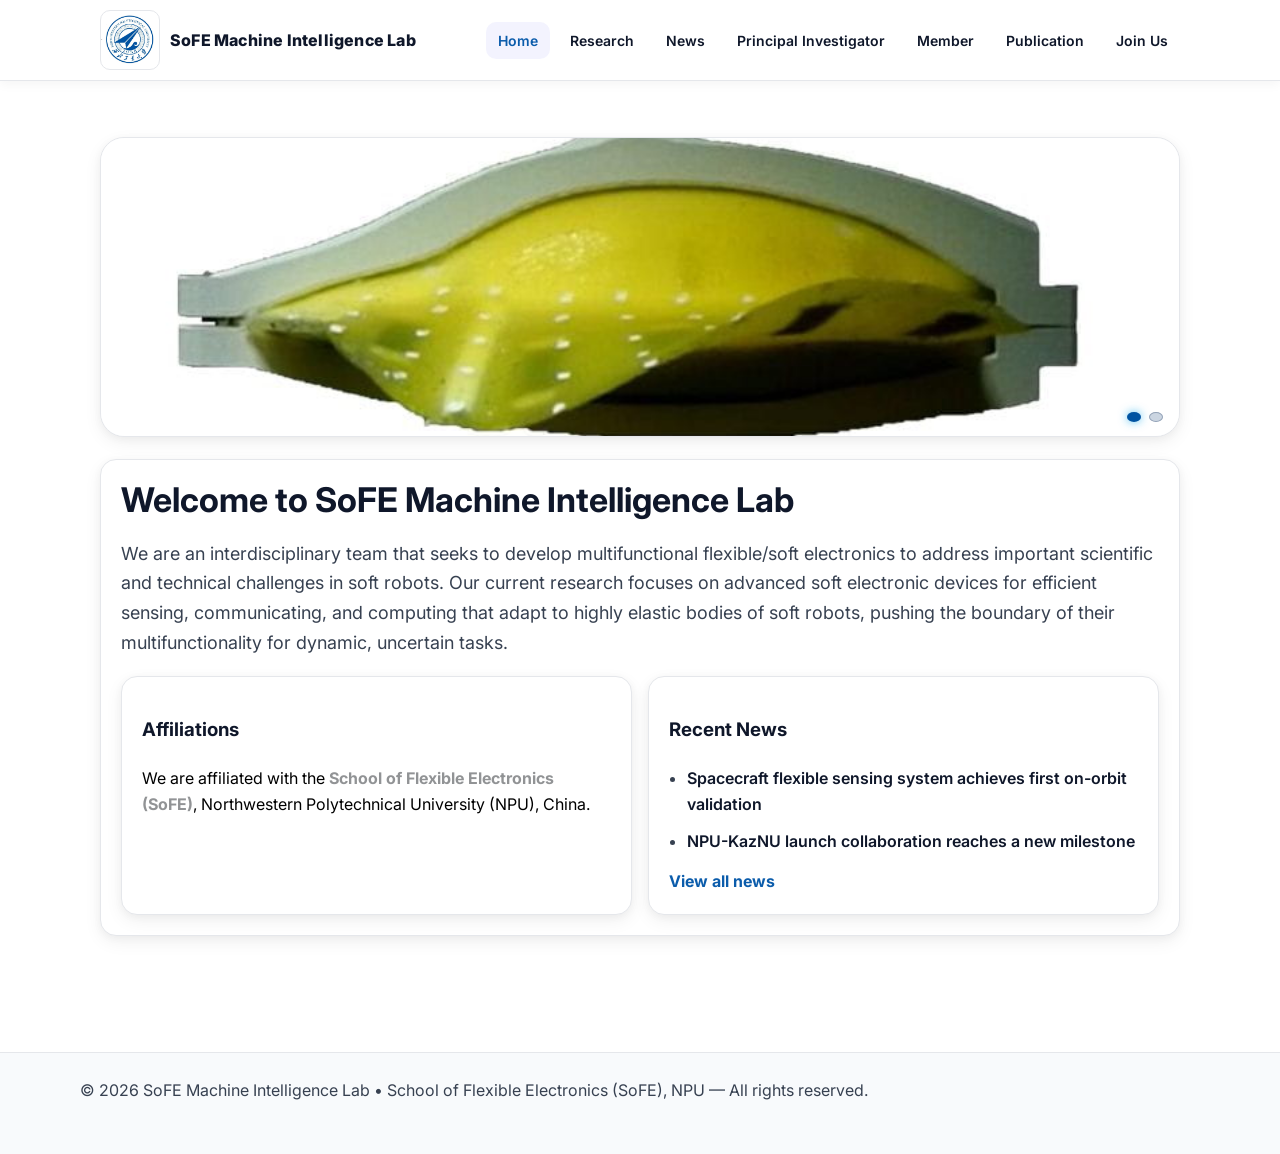
==== commit 7a2d370d: "Update lab website content and citations Add the 2026 key-task project and six incoming students wit" ====
--- a/index.html
+++ b/index.html
@@ -3,14 +3,14 @@
   <head>
     <meta charset="utf-8" />
     <meta name="viewport" content="width=device-width, initial-scale=1" />
-    <title>Home | IFE Machine Intelligence Lab</title>
+    <title>Home | SoFE Machine Intelligence Lab</title>
     <link rel="preconnect" href="https://fonts.googleapis.com" />
     <link rel="preconnect" href="https://fonts.gstatic.com" crossorigin />
     <link
       href="https://fonts.googleapis.com/css2?family=Inter:wght@300;400;500;600;700;800;900&display=swap"
       rel="stylesheet"
     />
-    <link rel="stylesheet" href="styles.css" />
+    <link rel="stylesheet" href="styles.css?v=20261116-1" />
   </head>
   <body>
     <!-- NAV -->
@@ -18,7 +18,7 @@
       <div class="nav-inner">
         <div class="brand">
           <div class="logo" aria-hidden="true"></div>
-          <span>IFE Machine Intelligence Lab</span>
+          <span>SoFE Machine Intelligence Lab</span>
         </div>
         <ul>
           <li><a class="active" href="index.html">Home</a></li>
@@ -53,7 +53,7 @@
 
       <div class="twocol onecol" style="margin-top: 22px">
         <div class="card">
-          <h1 class="section-title">Welcome to IFE Machine Intelligence Lab</h1>
+          <h1 class="section-title">Welcome to SoFE Machine Intelligence Lab</h1>
           <p class="lead">
             We are an interdisciplinary team that seeks to develop
             multifunctional flexible/soft electronics to address important
@@ -73,7 +73,7 @@
                     target="_blank"
                     rel="noopener"
                     href="https://ife.nwpu.edu.cn/index.htm"
-                    >Institute of Flexible Electronics (IFE)</a
+                    >School of Flexible Electronics (SoFE)</a
                   ></strong
                 >, Northwestern Polytechnical University (NPU),
                 China.
@@ -83,7 +83,7 @@
               <h3>Recent News</h3>
               <ul class="home-news-list">
                 <li>
-                  <a href="news.html#space-validation-official"
+                  <a href="news.html#space-validation-xian"
                     >Spacecraft flexible sensing system achieves first on-orbit
                     validation</a
                   >
@@ -103,8 +103,8 @@
 
     <footer>
       <div class="footer-inner">
-        © <span id="year"></span> IFE Machine Intelligence Lab • Institute of Flexible
-        Electronics (IFE), NPU — All rights reserved.
+        © <span id="year"></span> SoFE Machine Intelligence Lab • School of Flexible
+        Electronics (SoFE), NPU — All rights reserved.
       </div>
     </footer>
 
--- a/styles.css
+++ b/styles.css
@@ -1,4 +1,4 @@
-/* IFE Machine Intelligence Lab — Light Theme Styles */
+/* SoFE Machine Intelligence Lab — Light Theme Styles */
 :root {
   --bg: #ffffff;
   --ink: #0f172a; /* slate-900 */
@@ -228,11 +228,16 @@
   border: 1px solid var(--border);
   box-shadow: var(--shadow);
   background: #fff;
+  display: flex;
+  align-items: center;
+  justify-content: center;
 }
 .research-block .art img {
-  width: 100%;
-  height: 100%;
-  object-fit: contain;
+  width: 100% !important;
+  height: 100% !important;
+  object-fit: contain !important;
+  object-position: center center;
+  display: block;
 }
 .refs {
   margin-top: 10px;
@@ -668,3 +673,38 @@
     height: 180px;
   }
 }
+
+/* Member affiliations and press coverage */
+.person-detail {
+  margin: 8px 0 0;
+  font-size: 13px;
+  line-height: 1.5;
+  overflow-wrap: anywhere;
+}
+.news-media-label {
+  display: flex;
+  flex-direction: column;
+  justify-content: center;
+  gap: 20px;
+  padding: 36px;
+  min-height: 280px;
+  color: #0b4f9a;
+  background: linear-gradient(145deg, #e8f1fb, #f6f9fd);
+}
+.news-media-label > span {
+  font-size: 13px;
+  font-weight: 700;
+  letter-spacing: 0.08em;
+}
+.news-media-label > strong {
+  font-size: 36px;
+  line-height: 1.15;
+}
+.nav-inner {
+  flex-wrap: wrap;
+  gap: 8px 16px;
+}
+.nav ul {
+  min-width: 0;
+  max-width: 100%;
+}
